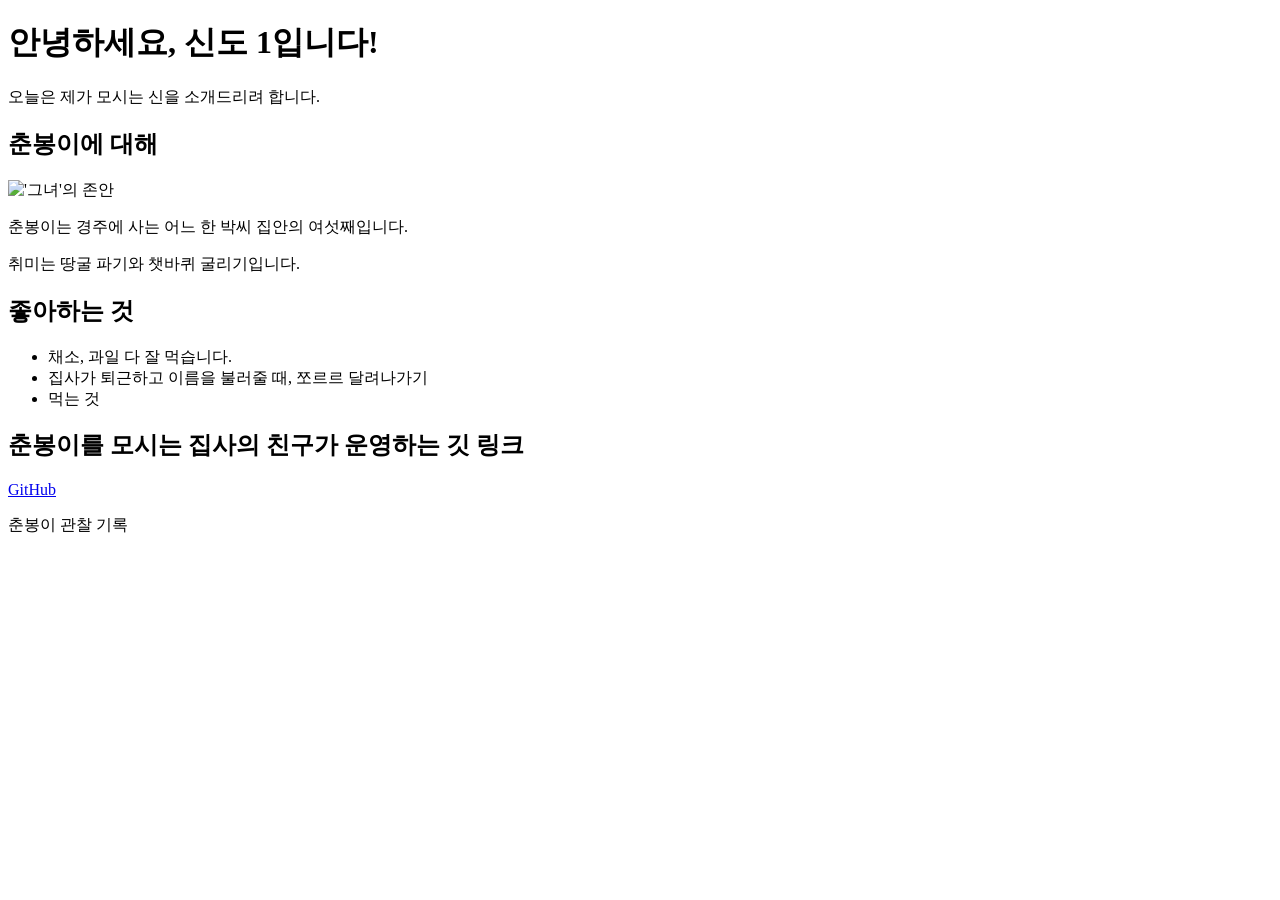
==== index.html @ 09dac575 "Rename html/index.html to index.html" ====
<!DOCTYPE html>
<!--
  [춘봉이 프로필 카드 페이지]
  - 첫 번째 소개 페이지 내용을 카드 형태로 꾸민 웹페이지 (HTML + CSS)
  - 전체 내용을 div.profile-card로 감싸서 하나의 카드처럼 스타일 적용
  - 구조: header(인사말) / main(소개, 좋아하는 것, 링크) / footer
  - 디자인은 style3.css 파일에서 적용
-->
<html lang="en">
<head>
    <meta charset="UTF-8">
    <meta name="viewport" content="width=device-width, initial-scale=1.0">
    <link rel="stylesheet" href="./style3.css">
    <title>춘봉이는 신이다</title>
</head>
<body>
    <div class="profile-card">
        <header>
            <h1>안녕하세요, 신도 1입니다!</h1>
            <p>오늘은 제가 모시는 신을 소개드리려 합니다.</p>
        </header>

        <main>
            <section>
            <h2>춘봉이에 대해</h2>

            <img
                src="춘2.jpg"
                alt="'그녀'의 존안"
                width="200"
            >

            <p>춘봉이는 경주에 사는 어느 한 박씨 집안의 여섯째입니다.</p>
            <p>취미는 땅굴 파기와 챗바퀴 굴리기입니다.</p>
            </section>

            <section>
            <h2>좋아하는 것</h2>

            <ul>
                <li>채소, 과일 다 잘 먹습니다.</li>
                <li>집사가 퇴근하고 이름을 불러줄 때, 쪼르르 달려나가기</li>
                <li>먹는 것</li>
            </ul>
            </section>

            <section>
            <h2>춘봉이를 모시는 집사의 친구가 운영하는 깃 링크</h2>

            <p>
                <a href="https://github.com/">GitHub</a>
            </p>
            </section>
        </main>

        <footer>
            <p>춘봉이 관찰 기록</p>
        </footer>
</body>
</html>
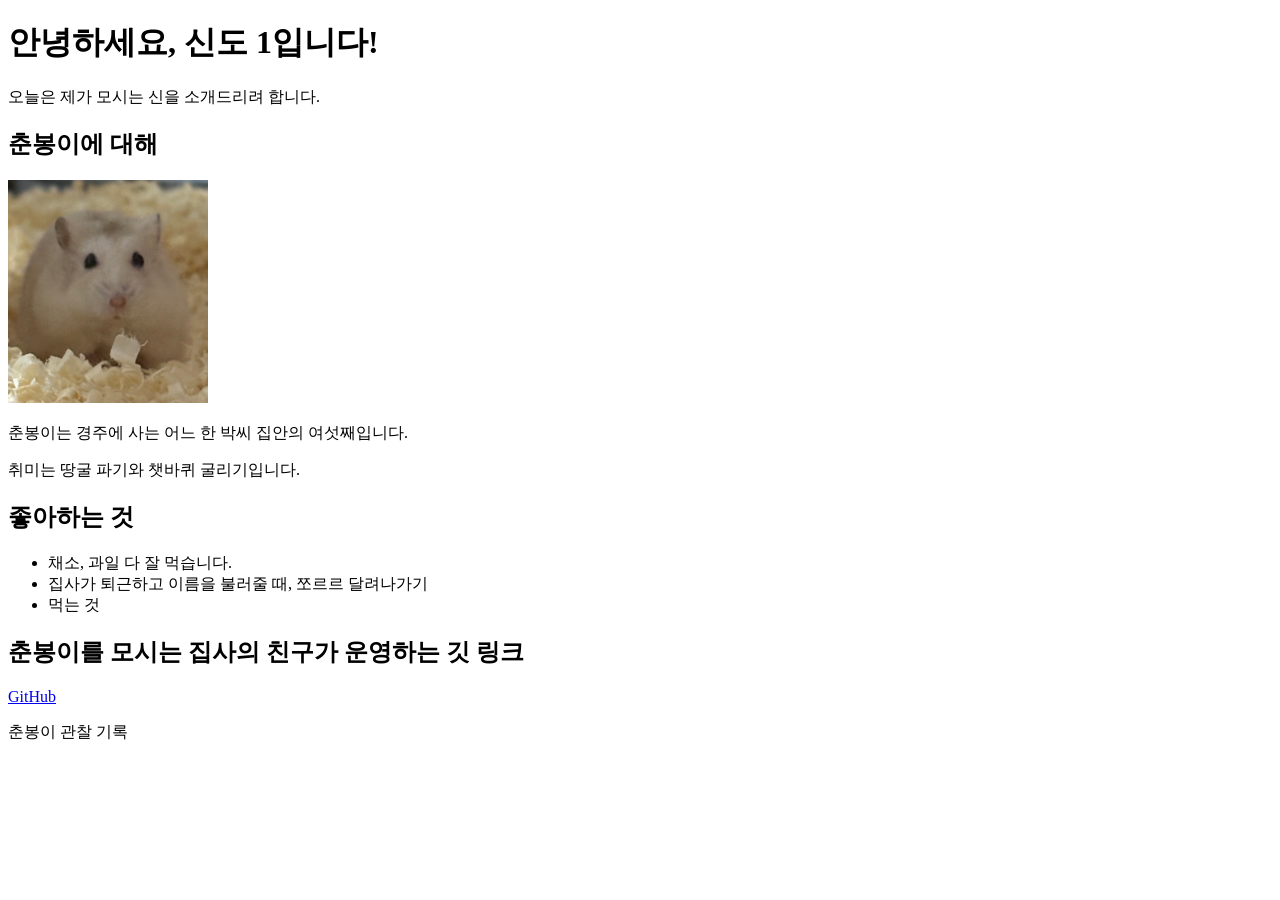
==== commit 3a2ba4d1: "Update index.html" ====
--- a/index.html
+++ b/index.html
@@ -4,13 +4,13 @@
   - 첫 번째 소개 페이지 내용을 카드 형태로 꾸민 웹페이지 (HTML + CSS)
   - 전체 내용을 div.profile-card로 감싸서 하나의 카드처럼 스타일 적용
   - 구조: header(인사말) / main(소개, 좋아하는 것, 링크) / footer
-  - 디자인은 style3.css 파일에서 적용
+  - 디자인은 2_3_style.css 파일에서 적용
 -->
-<html lang="en">
+<html lang="ko">
 <head>
     <meta charset="UTF-8">
     <meta name="viewport" content="width=device-width, initial-scale=1.0">
-    <link rel="stylesheet" href="./style3.css">
+    <link rel="stylesheet" href="../css/2_3_style.css">
     <title>춘봉이는 신이다</title>
 </head>
 <body>
@@ -22,39 +22,40 @@
 
         <main>
             <section>
-            <h2>춘봉이에 대해</h2>
+                <h2>춘봉이에 대해</h2>
 
-            <img
-                src="춘2.jpg"
-                alt="'그녀'의 존안"
-                width="200"
-            >
+                <img
+                    src="html/chun2.jpg"
+                    alt="'그녀'의 존안"
+                    width="200"
+                >
 
-            <p>춘봉이는 경주에 사는 어느 한 박씨 집안의 여섯째입니다.</p>
-            <p>취미는 땅굴 파기와 챗바퀴 굴리기입니다.</p>
+                <p>춘봉이는 경주에 사는 어느 한 박씨 집안의 여섯째입니다.</p>
+                <p>취미는 땅굴 파기와 챗바퀴 굴리기입니다.</p>
             </section>
 
             <section>
-            <h2>좋아하는 것</h2>
+                <h2>좋아하는 것</h2>
 
-            <ul>
-                <li>채소, 과일 다 잘 먹습니다.</li>
-                <li>집사가 퇴근하고 이름을 불러줄 때, 쪼르르 달려나가기</li>
-                <li>먹는 것</li>
-            </ul>
+                <ul>
+                    <li>채소, 과일 다 잘 먹습니다.</li>
+                    <li>집사가 퇴근하고 이름을 불러줄 때, 쪼르르 달려나가기</li>
+                    <li>먹는 것</li>
+                </ul>
             </section>
 
             <section>
-            <h2>춘봉이를 모시는 집사의 친구가 운영하는 깃 링크</h2>
+                <h2>춘봉이를 모시는 집사의 친구가 운영하는 깃 링크</h2>
 
-            <p>
-                <a href="https://github.com/">GitHub</a>
-            </p>
+                <p>
+                    <a href="https://github.com/">GitHub</a>
+                </p>
             </section>
         </main>
 
         <footer>
             <p>춘봉이 관찰 기록</p>
         </footer>
+    </div>
 </body>
 </html>
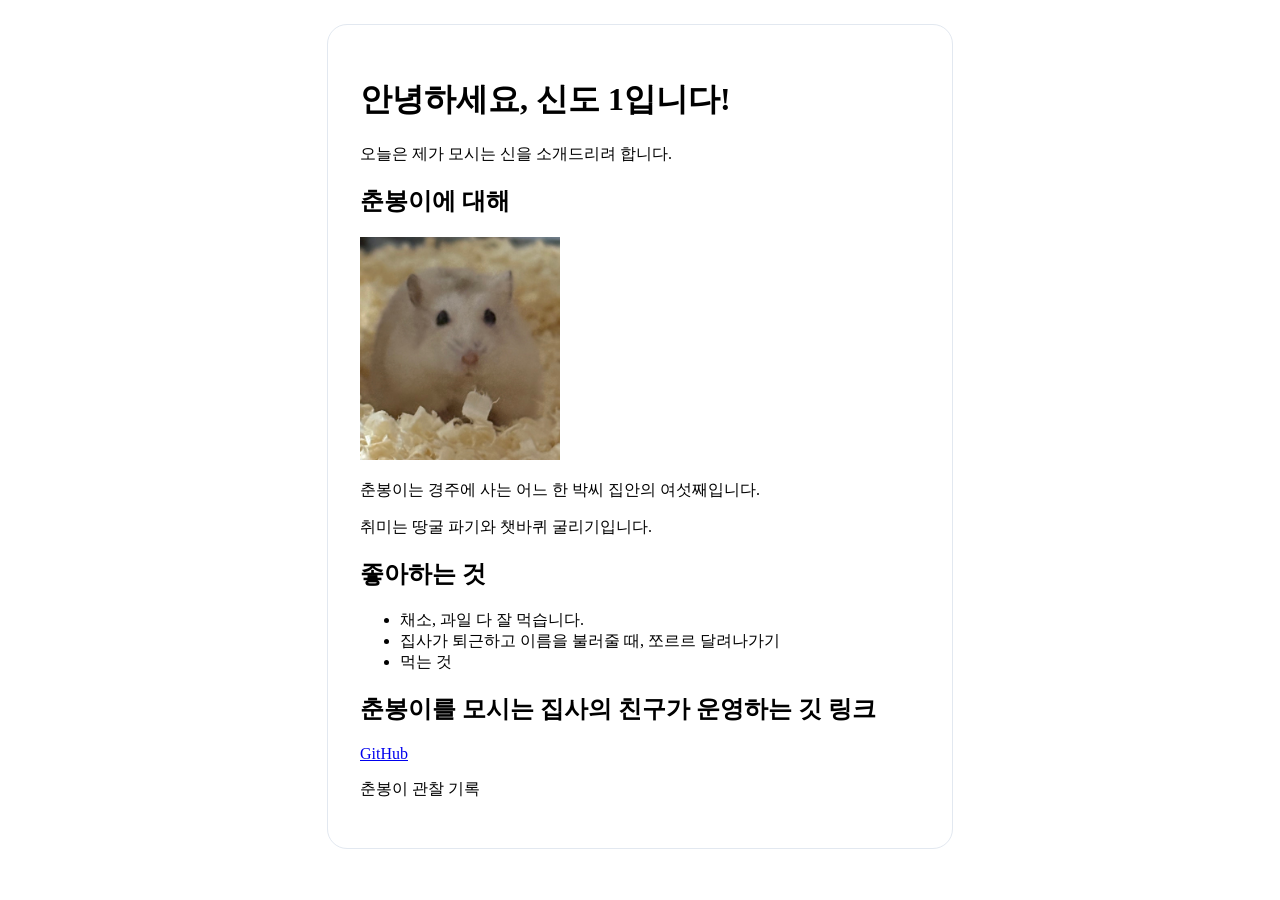
==== commit 7af79ec1: "Update index.html" ====
--- a/index.html
+++ b/index.html
@@ -10,7 +10,7 @@
 <head>
     <meta charset="UTF-8">
     <meta name="viewport" content="width=device-width, initial-scale=1.0">
-    <link rel="stylesheet" href="../css/2_3_style.css">
+    <link rel="stylesheet" href="css/2_3style.css">
     <title>춘봉이는 신이다</title>
 </head>
 <body>
--- a/css/2_3style.css
+++ b/css/2_3style.css
@@ -0,0 +1,15 @@
+/*
+  [프로필 카드 스타일]
+  - .profile-card로 감싼 내용을 흰색 카드 모양으로 꾸밈
+  - 최대 너비 560px, margin auto로 화면 가운데 정렬
+  - 안쪽 여백(padding), 연한 회색 테두리, 둥근 모서리 적용
+*/
+
+.profile-card {
+  max-width: 560px;
+  margin: 24px auto;
+  padding: 32px;
+  background-color: white;
+  border: 1px solid #e2e8f0;
+  border-radius: 20px;
+}
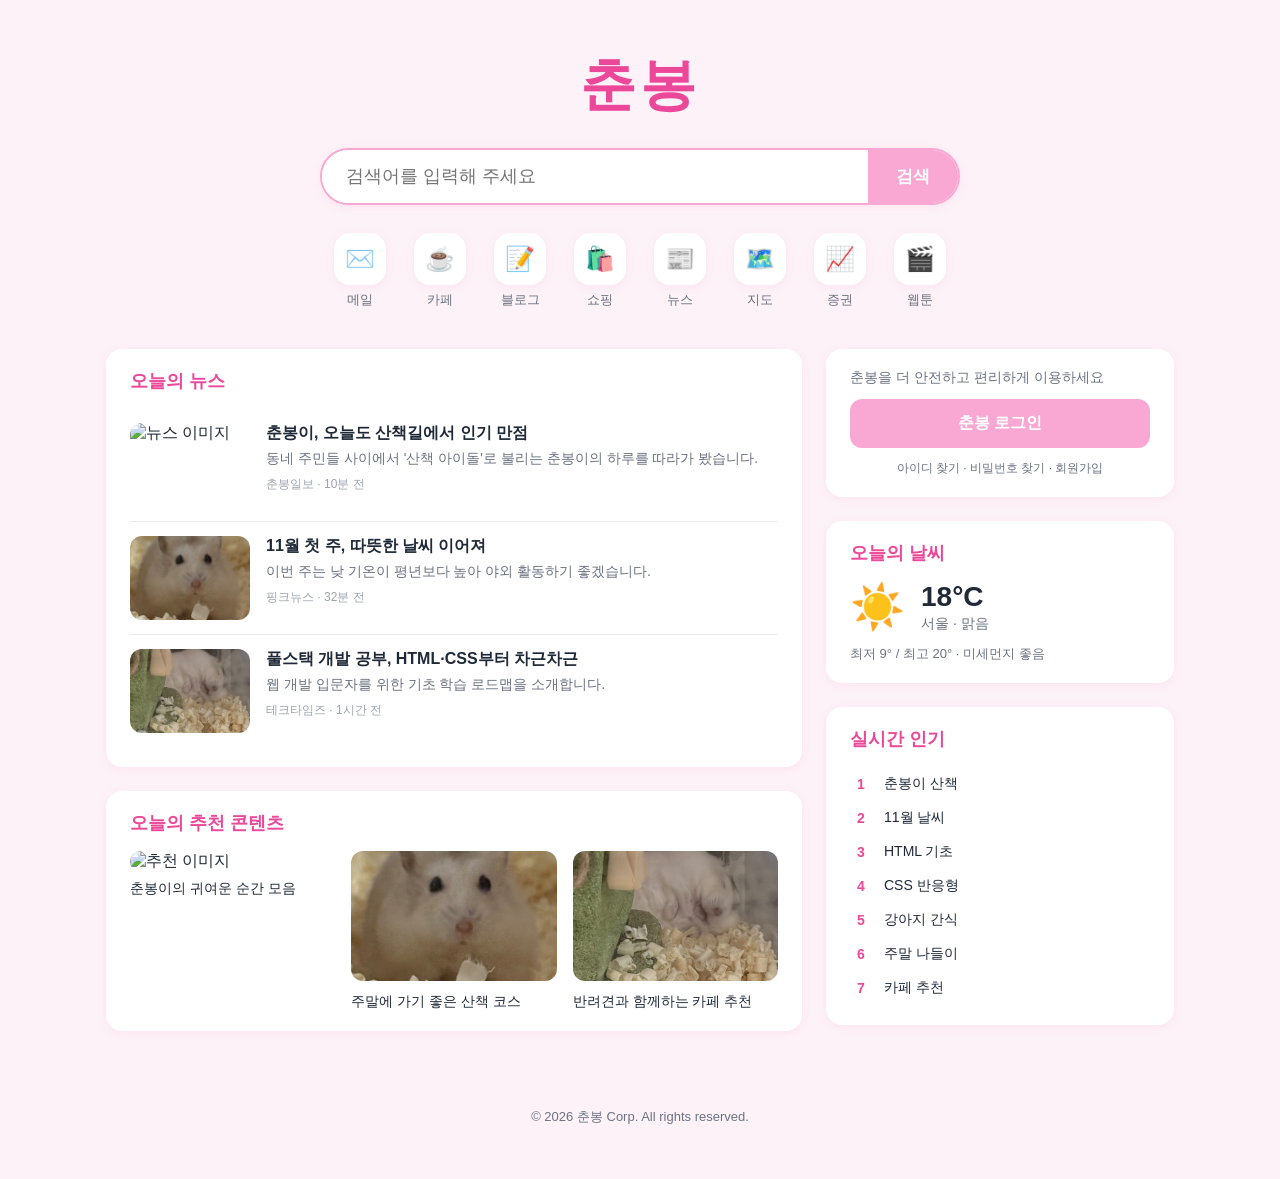
==== commit b0b3db1a: "루트 index.html 접속 시 html/portal.html로 자동 이동 Co-Authored-By: Claude Opus 5.5 <noreply@anthropic.com>" ====
--- a/index.html
+++ b/index.html
@@ -1,61 +1,19 @@
 <!DOCTYPE html>
 <!--
-  [춘봉이 프로필 카드 페이지]
-  - 첫 번째 소개 페이지 내용을 카드 형태로 꾸민 웹페이지 (HTML + CSS)
-  - 전체 내용을 div.profile-card로 감싸서 하나의 카드처럼 스타일 적용
-  - 구조: header(인사말) / main(소개, 좋아하는 것, 링크) / footer
-  - 디자인은 2_3_style.css 파일에서 적용
+  [시작 페이지 - 자동 이동]
+  - 이 페이지로 들어오면 춘봉 포털 메인(html/portal.html)으로 바로 이동
+  - meta refresh + JavaScript 두 가지 방식으로 이동 처리
 -->
 <html lang="ko">
 <head>
     <meta charset="UTF-8">
-    <meta name="viewport" content="width=device-width, initial-scale=1.0">
-    <link rel="stylesheet" href="css/2_3style.css">
-    <title>춘봉이는 신이다</title>
+    <meta http-equiv="refresh" content="0; url=html/portal.html">
+    <title>춘봉 - 이동 중</title>
+    <script>
+        location.replace("html/portal.html");
+    </script>
 </head>
 <body>
-    <div class="profile-card">
-        <header>
-            <h1>안녕하세요, 신도 1입니다!</h1>
-            <p>오늘은 제가 모시는 신을 소개드리려 합니다.</p>
-        </header>
-
-        <main>
-            <section>
-                <h2>춘봉이에 대해</h2>
-
-                <img
-                    src="html/chun2.jpg"
-                    alt="'그녀'의 존안"
-                    width="200"
-                >
-
-                <p>춘봉이는 경주에 사는 어느 한 박씨 집안의 여섯째입니다.</p>
-                <p>취미는 땅굴 파기와 챗바퀴 굴리기입니다.</p>
-            </section>
-
-            <section>
-                <h2>좋아하는 것</h2>
-
-                <ul>
-                    <li>채소, 과일 다 잘 먹습니다.</li>
-                    <li>집사가 퇴근하고 이름을 불러줄 때, 쪼르르 달려나가기</li>
-                    <li>먹는 것</li>
-                </ul>
-            </section>
-
-            <section>
-                <h2>춘봉이를 모시는 집사의 친구가 운영하는 깃 링크</h2>
-
-                <p>
-                    <a href="https://github.com/">GitHub</a>
-                </p>
-            </section>
-        </main>
-
-        <footer>
-            <p>춘봉이 관찰 기록</p>
-        </footer>
-    </div>
+    <p>춘봉 포털로 이동 중입니다. 자동으로 이동하지 않으면 <a href="html/portal.html">여기</a>를 눌러 주세요.</p>
 </body>
 </html>
